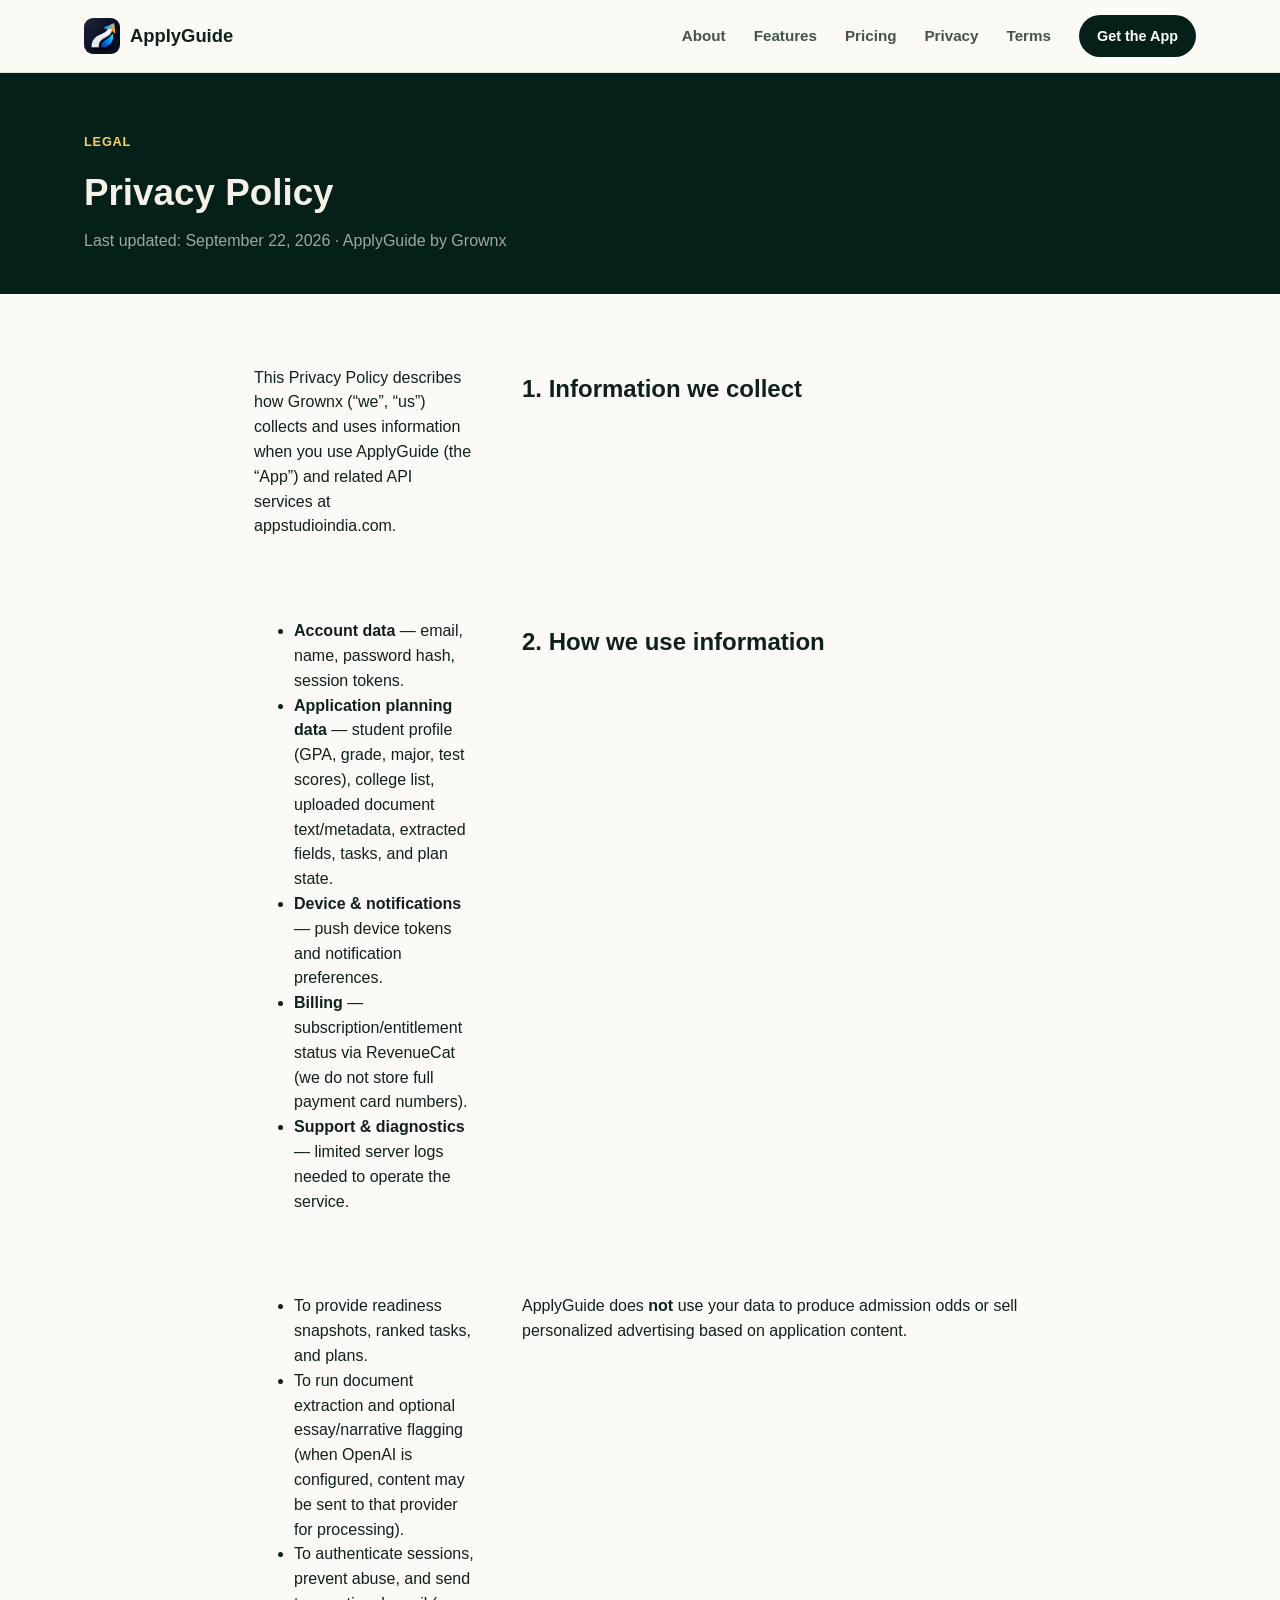
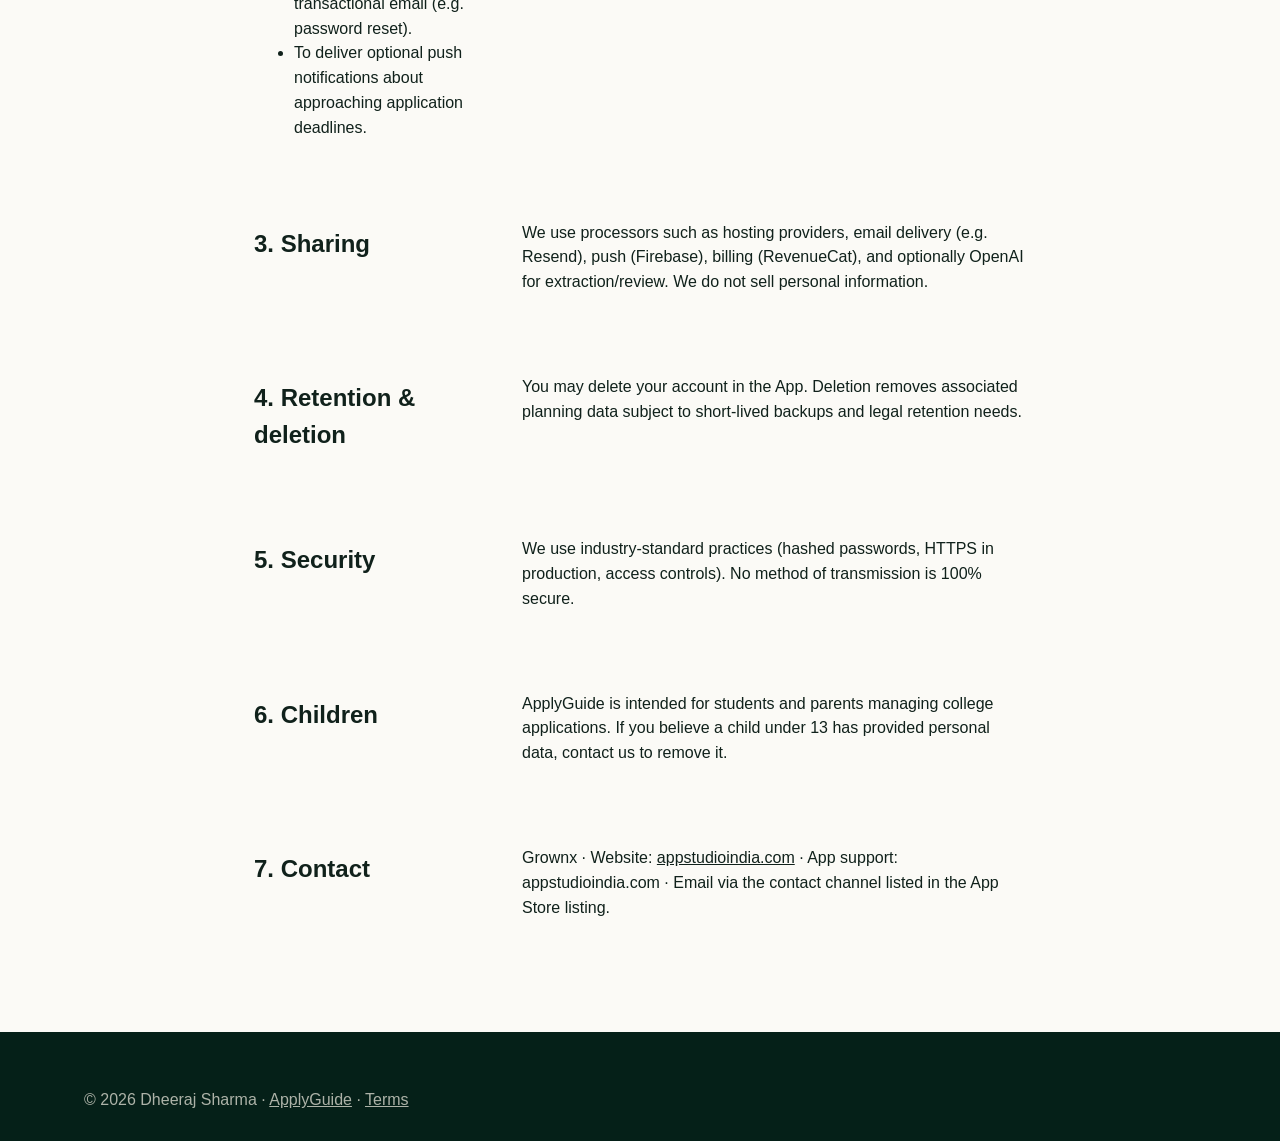
==== privacy.html @ 5f060223 "ApplyGuide public marketing + legal pages" ====
<!doctype html>
<html lang="en">
<head>
  <meta charset="utf-8" />
  <meta name="viewport" content="width=device-width, initial-scale=1" />
  <title>Privacy Policy — ApplyGuide</title>
  <meta name="description" content="ApplyGuide privacy policy: what data we collect, how it's used, and how it's protected. Grownx — appstudioindia.com." />
  <link rel="icon" href="app-icon.png" />
  <link rel="stylesheet" href="styles.css" />
</head>
<body>

  <header class="site-header">
    <div class="wrap">
      <a href="index.html" class="brand">
        <img src="app-icon.png" alt="ApplyGuide app icon" />
        ApplyGuide
      </a>
      <nav class="main-nav" id="main-nav">
        <a href="index.html#about">About</a>
        <a href="index.html#features">Features</a>
        <a href="index.html#pricing">Pricing</a>
        <a href="privacy.html">Privacy</a>
        <a href="terms.html">Terms</a>
        <a href="index.html#download" class="nav-cta">Get the App</a>
      </nav>
      <button class="nav-toggle" id="nav-toggle" aria-label="Toggle menu" aria-expanded="false">
        <span></span>
      </button>
    </div>
  </header>

  <section class="legal-hero">
    <div class="wrap">
      <span class="tag" style="font-size:.8rem;font-weight:800;letter-spacing:.06em;text-transform:uppercase;">Legal</span>
      <h1>Privacy Policy</h1>
      <p>Last updated: September 22, 2026 · ApplyGuide by Grownx</p>
    </div>
  </section>

  <section class="legal-body">
    <div class="wrap narrow">
      <p>This Privacy Policy describes how Grownx (“we”, “us”) collects and uses information when you use ApplyGuide (the “App”) and related API services at appstudioindia.com.</p>

      <h2>1. Information we collect</h2>
      <ul>
        <li><strong>Account data</strong> — email, name, password hash, session tokens.</li>
        <li><strong>Application planning data</strong> — student profile (GPA, grade, major, test scores), college list, uploaded document text/metadata, extracted fields, tasks, and plan state.</li>
        <li><strong>Device &amp; notifications</strong> — push device tokens and notification preferences.</li>
        <li><strong>Billing</strong> — subscription/entitlement status via RevenueCat (we do not store full payment card numbers).</li>
        <li><strong>Support &amp; diagnostics</strong> — limited server logs needed to operate the service.</li>
      </ul>

      <h2>2. How we use information</h2>
      <ul>
        <li>To provide readiness snapshots, ranked tasks, and plans.</li>
        <li>To run document extraction and optional essay/narrative flagging (when OpenAI is configured, content may be sent to that provider for processing).</li>
        <li>To authenticate sessions, prevent abuse, and send transactional email (e.g. password reset).</li>
        <li>To deliver optional push notifications about approaching application deadlines.</li>
      </ul>
      <p>ApplyGuide does <strong>not</strong> use your data to produce admission odds or sell personalized advertising based on application content.</p>

      <h2>3. Sharing</h2>
      <p>We use processors such as hosting providers, email delivery (e.g. Resend), push (Firebase), billing (RevenueCat), and optionally OpenAI for extraction/review. We do not sell personal information.</p>

      <h2>4. Retention &amp; deletion</h2>
      <p>You may delete your account in the App. Deletion removes associated planning data subject to short-lived backups and legal retention needs.</p>

      <h2>5. Security</h2>
      <p>We use industry-standard practices (hashed passwords, HTTPS in production, access controls). No method of transmission is 100% secure.</p>

      <h2>6. Children</h2>
      <p>ApplyGuide is intended for students and parents managing college applications. If you believe a child under 13 has provided personal data, contact us to remove it.</p>

      <h2>7. Contact</h2>
      <p>Grownx · Website: <a href="https://appstudioindia.com">appstudioindia.com</a> · App support: appstudioindia.com · Email via the contact channel listed in the App Store listing.</p>
    </div>
  </section>

  <footer class="site-footer">
    <div class="wrap">
      <span>© 2026 Dheeraj Sharma · <a href="index.html">ApplyGuide</a> · <a href="terms.html">Terms</a></span>
    </div>
  </footer>
</body>
</html>
---- styles.css ----
/* ApplyGuide marketing site — shared styles (Grownx) */

:root {
  --forest-900: #052018;
  --forest-800: #08301f;
  --forest-700: #0b3d2e;
  --forest-600: #12513c;
  --green-500: #16a34a;
  --green-400: #22c55e;
  --green-100: #d9f2e2;
  --gold-500: #e8a317;
  --gold-300: #f7ce68;
  --gold-100: #fdf3dc;
  --cream: #f5f1e6;
  --paper: #fbfaf6;
  --white: #ffffff;
  --ink: #10211b;
  --ink-2: #42544c;
  --ink-3: #7c8b84;
  --line: #e3e0d4;
  --line-2: #eeebe0;

  --radius-lg: 20px;
  --radius-md: 14px;
  --radius-sm: 10px;
  --shadow-card: 0 10px 30px rgba(5, 32, 24, 0.08);
  --max-width: 1160px;
}

* {
  box-sizing: border-box;
}

html {
  scroll-behavior: smooth;
}

body {
  margin: 0;
  font-family: -apple-system, BlinkMacSystemFont, "Segoe UI", Roboto, Helvetica, Arial, sans-serif;
  background: var(--paper);
  color: var(--ink);
  line-height: 1.55;
  -webkit-font-smoothing: antialiased;
}

img {
  max-width: 100%;
  display: block;
}

a {
  color: inherit;
}

.wrap {
  max-width: var(--max-width);
  margin: 0 auto;
  padding: 0 24px;
}

/* ---------- Header ---------- */

.site-header {
  position: sticky;
  top: 0;
  z-index: 50;
  background: rgba(251, 250, 246, 0.9);
  backdrop-filter: blur(8px);
  border-bottom: 1px solid var(--line);
}

.site-header .wrap {
  display: flex;
  align-items: center;
  justify-content: space-between;
  height: 72px;
}

.brand {
  display: flex;
  align-items: center;
  gap: 10px;
  font-weight: 800;
  font-size: 1.15rem;
  text-decoration: none;
  color: var(--ink);
}

.brand img {
  width: 36px;
  height: 36px;
  border-radius: 9px;
}

.main-nav {
  display: flex;
  align-items: center;
  gap: 28px;
}

.main-nav a {
  text-decoration: none;
  color: var(--ink-2);
  font-weight: 600;
  font-size: 0.95rem;
}

.main-nav a:hover {
  color: var(--green-500);
}

.nav-cta {
  background: var(--forest-900);
  color: var(--white) !important;
  padding: 10px 18px;
  border-radius: 999px;
  font-size: 0.9rem !important;
}

.nav-toggle {
  display: none;
  background: none;
  border: 1px solid var(--line);
  border-radius: 8px;
  padding: 8px 10px;
  cursor: pointer;
}

.nav-toggle span,
.nav-toggle span::before,
.nav-toggle span::after {
  display: block;
  width: 20px;
  height: 2px;
  background: var(--ink);
  position: relative;
  transition: 0.2s;
}

.nav-toggle span::before,
.nav-toggle span::after {
  content: "";
  position: absolute;
}

.nav-toggle span::before {
  top: -6px;
}

.nav-toggle span::after {
  top: 6px;
}

/* ---------- Buttons ---------- */

.btn {
  display: inline-flex;
  align-items: center;
  justify-content: center;
  gap: 8px;
  padding: 14px 26px;
  border-radius: 999px;
  font-weight: 700;
  font-size: 0.98rem;
  text-decoration: none;
  border: 1px solid transparent;
  cursor: pointer;
  transition: transform 0.15s ease, box-shadow 0.15s ease, background 0.15s ease;
}

.btn:hover {
  transform: translateY(-1px);
}

.btn-primary {
  background: var(--green-500);
  color: var(--white);
  box-shadow: 0 8px 20px rgba(22, 163, 74, 0.28);
}

.btn-primary:hover {
  background: var(--green-400);
}

.btn-ghost {
  background: transparent;
  color: var(--cream);
  border-color: rgba(245, 241, 230, 0.35);
}

.btn-ghost:hover {
  border-color: var(--gold-300);
  color: var(--gold-300);
}

.btn-light {
  background: var(--white);
  color: var(--forest-900);
}

.btn-row {
  display: flex;
  flex-wrap: wrap;
  gap: 14px;
}

/* ---------- Hero ---------- */

.hero {
  background: radial-gradient(120% 140% at 15% 0%, var(--forest-700) 0%, var(--forest-900) 55%, var(--forest-900) 100%);
  color: var(--cream);
  padding: 72px 0 96px;
}

.hero .wrap {
  display: grid;
  grid-template-columns: 1.05fr 0.95fr;
  gap: 56px;
  align-items: center;
}

.eyebrow {
  display: inline-flex;
  align-items: center;
  gap: 8px;
  background: rgba(247, 206, 104, 0.14);
  color: var(--gold-300);
  border: 1px solid rgba(247, 206, 104, 0.3);
  padding: 6px 14px;
  border-radius: 999px;
  font-size: 0.78rem;
  font-weight: 700;
  letter-spacing: 0.04em;
  text-transform: uppercase;
  margin-bottom: 20px;
}

.hero h1 {
  font-size: clamp(2.1rem, 4vw, 3.1rem);
  line-height: 1.12;
  margin: 0 0 18px;
  letter-spacing: -0.01em;
}

.hero h1 span {
  color: var(--green-400);
}

.hero p.lead {
  font-size: 1.08rem;
  color: rgba(245, 241, 230, 0.82);
  margin: 0 0 30px;
  max-width: 46ch;
}

.hero-stats {
  display: flex;
  gap: 28px;
  margin-top: 36px;
  flex-wrap: wrap;
}

.hero-stats div strong {
  display: block;
  font-size: 1.15rem;
  color: var(--white);
}

.hero-stats div span {
  font-size: 0.82rem;
  color: rgba(245, 241, 230, 0.65);
}

/* Reserve number mock card */

.reserve-card {
  background: rgba(255, 255, 255, 0.06);
  border: 1px solid rgba(255, 255, 255, 0.14);
  border-radius: var(--radius-lg);
  padding: 28px;
  backdrop-filter: blur(6px);
}

.reserve-card .rc-top {
  display: flex;
  align-items: center;
  justify-content: space-between;
  margin-bottom: 18px;
}

.rc-label {
  font-size: 0.8rem;
  text-transform: uppercase;
  letter-spacing: 0.06em;
  color: rgba(245, 241, 230, 0.6);
}

.rc-asof {
  font-size: 0.72rem;
  color: rgba(245, 241, 230, 0.45);
}

.rc-amount {
  font-size: clamp(2.4rem, 5vw, 3.2rem);
  font-weight: 800;
  color: var(--white);
  letter-spacing: -0.02em;
}

.rc-delta {
  display: inline-flex;
  align-items: center;
  gap: 6px;
  margin-top: 10px;
  color: var(--green-400);
  font-weight: 700;
  font-size: 0.95rem;
}

.rc-divider {
  height: 1px;
  background: rgba(255, 255, 255, 0.1);
  margin: 22px 0;
}

.rc-row {
  display: flex;
  align-items: center;
  justify-content: space-between;
  margin-bottom: 14px;
  font-size: 0.9rem;
}

.rc-row .rc-row-label {
  color: rgba(245, 241, 230, 0.7);
}

.progress-track {
  width: 100%;
  height: 8px;
  border-radius: 999px;
  background: rgba(255, 255, 255, 0.12);
  overflow: hidden;
  margin-top: 8px;
}

.progress-fill {
  height: 100%;
  border-radius: 999px;
  background: linear-gradient(90deg, var(--green-500), var(--green-400));
  width: 68%;
}

.confidence-badge {
  display: inline-flex;
  align-items: center;
  gap: 6px;
  background: rgba(232, 163, 23, 0.16);
  color: var(--gold-300);
  border: 1px solid rgba(232, 163, 23, 0.35);
  padding: 4px 10px;
  border-radius: 999px;
  font-size: 0.74rem;
  font-weight: 700;
}

/* ---------- Section shell ---------- */

section {
  padding: 88px 0;
}

.section-head {
  max-width: 640px;
  margin: 0 auto 48px;
  text-align: center;
}

.section-head .tag {
  display: inline-block;
  color: var(--green-500);
  font-weight: 800;
  font-size: 0.8rem;
  letter-spacing: 0.08em;
  text-transform: uppercase;
  margin-bottom: 12px;
}

.section-head h2 {
  font-size: clamp(1.7rem, 3vw, 2.3rem);
  margin: 0 0 14px;
  letter-spacing: -0.01em;
}

.section-head p {
  color: var(--ink-2);
  font-size: 1.02rem;
  margin: 0;
}

/* ---------- About ---------- */

.about {
  background: var(--white);
  border-top: 1px solid var(--line);
  border-bottom: 1px solid var(--line);
}

.about .wrap {
  display: grid;
  grid-template-columns: 1fr 1fr;
  gap: 56px;
  align-items: center;
}

.about h2 {
  font-size: clamp(1.6rem, 3vw, 2.1rem);
  margin: 0 0 18px;
  letter-spacing: -0.01em;
}

.about p {
  color: var(--ink-2);
  margin: 0 0 16px;
}

.about-points {
  list-style: none;
  padding: 0;
  margin: 24px 0 0;
  display: grid;
  gap: 14px;
}

.about-points li {
  display: flex;
  gap: 12px;
  align-items: flex-start;
  color: var(--ink-2);
  font-size: 0.96rem;
}

.check {
  flex: none;
  width: 22px;
  height: 22px;
  border-radius: 50%;
  background: var(--green-100);
  color: var(--green-500);
  display: inline-flex;
  align-items: center;
  justify-content: center;
  font-size: 0.75rem;
  font-weight: 900;
  margin-top: 1px;
}

.about-card {
  background: var(--cream);
  border: 1px solid var(--line);
  border-radius: var(--radius-lg);
  padding: 30px;
}

.about-card .stat-grid {
  display: grid;
  grid-template-columns: 1fr 1fr;
  gap: 20px;
}

.about-card .stat {
  background: var(--paper);
  border: 1px solid var(--line-2);
  border-radius: var(--radius-md);
  padding: 18px;
}

.about-card .stat strong {
  display: block;
  font-size: 1.4rem;
  color: var(--forest-900);
}

.about-card .stat span {
  font-size: 0.82rem;
  color: var(--ink-3);
}

/* ---------- Features ---------- */

.features {
  background: var(--paper);
}

.feature-grid {
  display: grid;
  grid-template-columns: repeat(3, 1fr);
  gap: 22px;
}

.feature-card {
  background: var(--white);
  border: 1px solid var(--line);
  border-radius: var(--radius-lg);
  padding: 26px;
  box-shadow: var(--shadow-card);
  transition: transform 0.15s ease, box-shadow 0.15s ease;
}

.feature-card:hover {
  transform: translateY(-3px);
  box-shadow: 0 16px 34px rgba(5, 32, 24, 0.1);
}

.feature-icon {
  width: 46px;
  height: 46px;
  border-radius: 12px;
  background: var(--forest-900);
  color: var(--gold-300);
  display: inline-flex;
  align-items: center;
  justify-content: center;
  margin-bottom: 16px;
}

.feature-icon svg {
  width: 22px;
  height: 22px;
}

.feature-card h3 {
  margin: 0 0 8px;
  font-size: 1.08rem;
}

.feature-card p {
  margin: 0;
  color: var(--ink-2);
  font-size: 0.93rem;
}

.feature-badge {
  display: inline-block;
  font-size: 0.68rem;
  font-weight: 800;
  letter-spacing: 0.05em;
  text-transform: uppercase;
  color: var(--green-500);
  background: var(--green-100);
  padding: 3px 9px;
  border-radius: 999px;
  margin-bottom: 12px;
}

.more-features {
  margin-top: 44px;
  display: grid;
  grid-template-columns: repeat(4, 1fr);
  gap: 16px;
}

.mini-feature {
  border: 1px dashed var(--line);
  border-radius: var(--radius-md);
  padding: 16px 18px;
  background: var(--white);
}

.mini-feature h4 {
  margin: 0 0 4px;
  font-size: 0.92rem;
}

.mini-feature p {
  margin: 0;
  font-size: 0.82rem;
  color: var(--ink-3);
}

/* ---------- How it works ---------- */

.how {
  background: var(--forest-900);
  color: var(--cream);
}

.how .section-head p {
  color: rgba(245, 241, 230, 0.72);
}

.how .section-head .tag {
  color: var(--gold-300);
}

.steps {
  display: grid;
  grid-template-columns: repeat(4, 1fr);
  gap: 22px;
}

.step {
  background: rgba(255, 255, 255, 0.05);
  border: 1px solid rgba(255, 255, 255, 0.1);
  border-radius: var(--radius-lg);
  padding: 24px;
}

.step .num {
  width: 34px;
  height: 34px;
  border-radius: 50%;
  background: var(--green-500);
  color: var(--white);
  display: inline-flex;
  align-items: center;
  justify-content: center;
  font-weight: 800;
  margin-bottom: 16px;
}

.step h3 {
  margin: 0 0 8px;
  font-size: 1rem;
}

.step p {
  margin: 0;
  font-size: 0.88rem;
  color: rgba(245, 241, 230, 0.68);
}

/* ---------- Pricing ---------- */

.pricing {
  background: var(--paper);
}

.price-grid {
  display: grid;
  grid-template-columns: repeat(3, 1fr);
  gap: 22px;
  align-items: stretch;
}

.price-card {
  background: var(--white);
  border: 1px solid var(--line);
  border-radius: var(--radius-lg);
  padding: 28px;
  display: flex;
  flex-direction: column;
  box-shadow: var(--shadow-card);
}

.price-card.featured {
  border-color: var(--green-500);
  box-shadow: 0 16px 36px rgba(22, 163, 74, 0.18);
  position: relative;
}

.price-card .ribbon {
  position: absolute;
  top: -12px;
  right: 24px;
  background: var(--gold-500);
  color: var(--forest-900);
  font-size: 0.7rem;
  font-weight: 800;
  padding: 5px 12px;
  border-radius: 999px;
  letter-spacing: 0.03em;
}

.price-card h3 {
  margin: 0 0 6px;
  font-size: 1.05rem;
}

.price-card .amount {
  font-size: 2.1rem;
  font-weight: 800;
  color: var(--forest-900);
  margin: 10px 0 2px;
}

.price-card .amount small {
  font-size: 0.95rem;
  font-weight: 600;
  color: var(--ink-3);
}

.price-card .sub {
  font-size: 0.82rem;
  color: var(--ink-3);
  margin-bottom: 18px;
}

.price-card ul {
  list-style: none;
  padding: 0;
  margin: 0 0 22px;
  display: grid;
  gap: 10px;
  flex: 1;
}

.price-card li {
  display: flex;
  gap: 10px;
  align-items: flex-start;
  font-size: 0.88rem;
  color: var(--ink-2);
}

.price-note {
  text-align: center;
  color: var(--ink-3);
  font-size: 0.84rem;
  margin-top: 28px;
}

/* ---------- Download ---------- */

.download {
  background: linear-gradient(135deg, var(--forest-800), var(--forest-900));
  color: var(--cream);
  text-align: center;
}

.download .wrap {
  max-width: 720px;
}

.download h2 {
  font-size: clamp(1.7rem, 3vw, 2.3rem);
  margin: 18px 0 12px;
}

.download p {
  color: rgba(245, 241, 230, 0.75);
  margin: 0 0 30px;
}

.store-badges {
  display: flex;
  justify-content: center;
  gap: 16px;
  flex-wrap: wrap;
  margin-bottom: 18px;
}

.store-badge {
  display: inline-flex;
  align-items: center;
  gap: 10px;
  background: #000;
  color: #fff;
  border: 1px solid rgba(255, 255, 255, 0.2);
  border-radius: 12px;
  padding: 10px 18px;
  text-decoration: none;
  min-width: 190px;
  transition: transform 0.15s ease, border-color 0.15s ease;
}

.store-badge:hover {
  transform: translateY(-2px);
  border-color: var(--gold-300);
}

.store-badge svg {
  width: 26px;
  height: 26px;
  flex: none;
}

.store-badge .store-text {
  text-align: left;
  line-height: 1.15;
}

.store-badge .store-text small {
  display: block;
  font-size: 0.66rem;
  opacity: 0.75;
}

.store-badge .store-text strong {
  font-size: 0.98rem;
  font-weight: 700;
}

.download-note {
  font-size: 0.8rem;
  color: rgba(245, 241, 230, 0.55);
}

/* ---------- Footer ---------- */

.site-footer {
  background: var(--forest-900);
  color: rgba(245, 241, 230, 0.7);
  padding: 56px 0 28px;
}

.footer-grid {
  display: grid;
  grid-template-columns: 1.4fr 1fr 1fr 1fr;
  gap: 40px;
  padding-bottom: 36px;
  border-bottom: 1px solid rgba(255, 255, 255, 0.1);
}

.footer-brand .brand {
  color: var(--white);
  margin-bottom: 14px;
}

.footer-grid p {
  font-size: 0.88rem;
  max-width: 34ch;
  color: rgba(245, 241, 230, 0.6);
}

.footer-col h4 {
  color: var(--white);
  font-size: 0.85rem;
  text-transform: uppercase;
  letter-spacing: 0.05em;
  margin: 0 0 16px;
}

.footer-col ul {
  list-style: none;
  padding: 0;
  margin: 0;
  display: grid;
  gap: 10px;
}

.footer-col a {
  text-decoration: none;
  color: rgba(245, 241, 230, 0.68);
  font-size: 0.9rem;
}

.footer-col a:hover {
  color: var(--gold-300);
}

.footer-bottom {
  display: flex;
  justify-content: space-between;
  align-items: center;
  padding-top: 24px;
  font-size: 0.8rem;
  color: rgba(245, 241, 230, 0.45);
  flex-wrap: wrap;
  gap: 12px;
}

/* ---------- Legal pages ---------- */

.legal-hero {
  background: var(--forest-900);
  color: var(--cream);
  padding: 56px 0 40px;
}

.legal-hero .tag {
  color: var(--gold-300);
}

.legal-hero h1 {
  margin: 10px 0 8px;
  font-size: clamp(1.7rem, 3vw, 2.3rem);
}

.legal-hero p {
  color: rgba(245, 241, 230, 0.65);
  margin: 0;
}

.legal-body {
  padding: 56px 0 96px;
}

.legal-body .wrap {
  max-width: 820px;
  display: grid;
  grid-template-columns: 220px 1fr;
  gap: 48px;
  align-items: start;
}

.legal-toc {
  position: sticky;
  top: 96px;
  border-left: 2px solid var(--line);
  padding-left: 16px;
}

.legal-toc a {
  display: block;
  text-decoration: none;
  color: var(--ink-3);
  font-size: 0.86rem;
  padding: 6px 0;
}

.legal-toc a:hover {
  color: var(--green-500);
}

.legal-content h2 {
  font-size: 1.2rem;
  margin: 40px 0 12px;
  scroll-margin-top: 96px;
}

.legal-content h2:first-child {
  margin-top: 0;
}

.legal-content p,
.legal-content li {
  color: var(--ink-2);
  font-size: 0.95rem;
}

.legal-content ul {
  padding-left: 20px;
}

.legal-content a.inline-link {
  color: var(--green-500);
  font-weight: 600;
  text-decoration: underline;
}

.legal-note {
  background: var(--gold-100);
  border: 1px solid var(--gold-300);
  border-radius: var(--radius-md);
  padding: 16px 18px;
  font-size: 0.88rem;
  color: var(--ink);
  margin: 20px 0;
}

/* ---------- Responsive ---------- */

@media (max-width: 980px) {
  .hero .wrap {
    grid-template-columns: 1fr;
  }

  .about .wrap {
    grid-template-columns: 1fr;
  }

  .feature-grid {
    grid-template-columns: repeat(2, 1fr);
  }

  .more-features {
    grid-template-columns: repeat(2, 1fr);
  }

  .steps {
    grid-template-columns: repeat(2, 1fr);
  }

  .price-grid {
    grid-template-columns: 1fr;
    max-width: 420px;
    margin: 0 auto;
  }

  .footer-grid {
    grid-template-columns: 1fr 1fr;
  }

  .legal-body .wrap {
    grid-template-columns: 1fr;
  }

  .legal-toc {
    position: static;
    border-left: none;
    border-bottom: 1px solid var(--line);
    padding-left: 0;
    padding-bottom: 16px;
    display: flex;
    flex-wrap: wrap;
    gap: 4px 18px;
  }
}

@media (max-width: 760px) {
  .main-nav {
    position: fixed;
    top: 72px;
    left: 0;
    right: 0;
    background: var(--paper);
    border-bottom: 1px solid var(--line);
    flex-direction: column;
    align-items: flex-start;
    padding: 18px 24px 26px;
    gap: 16px;
    display: none;
  }

  .main-nav.open {
    display: flex;
  }

  .nav-toggle {
    display: inline-flex;
  }

  .nav-cta {
    align-self: flex-start;
  }

  .feature-grid {
    grid-template-columns: 1fr;
  }

  .more-features {
    grid-template-columns: 1fr;
  }

  .steps {
    grid-template-columns: 1fr;
  }

  .footer-grid {
    grid-template-columns: 1fr;
    gap: 28px;
  }

  section {
    padding: 64px 0;
  }
}
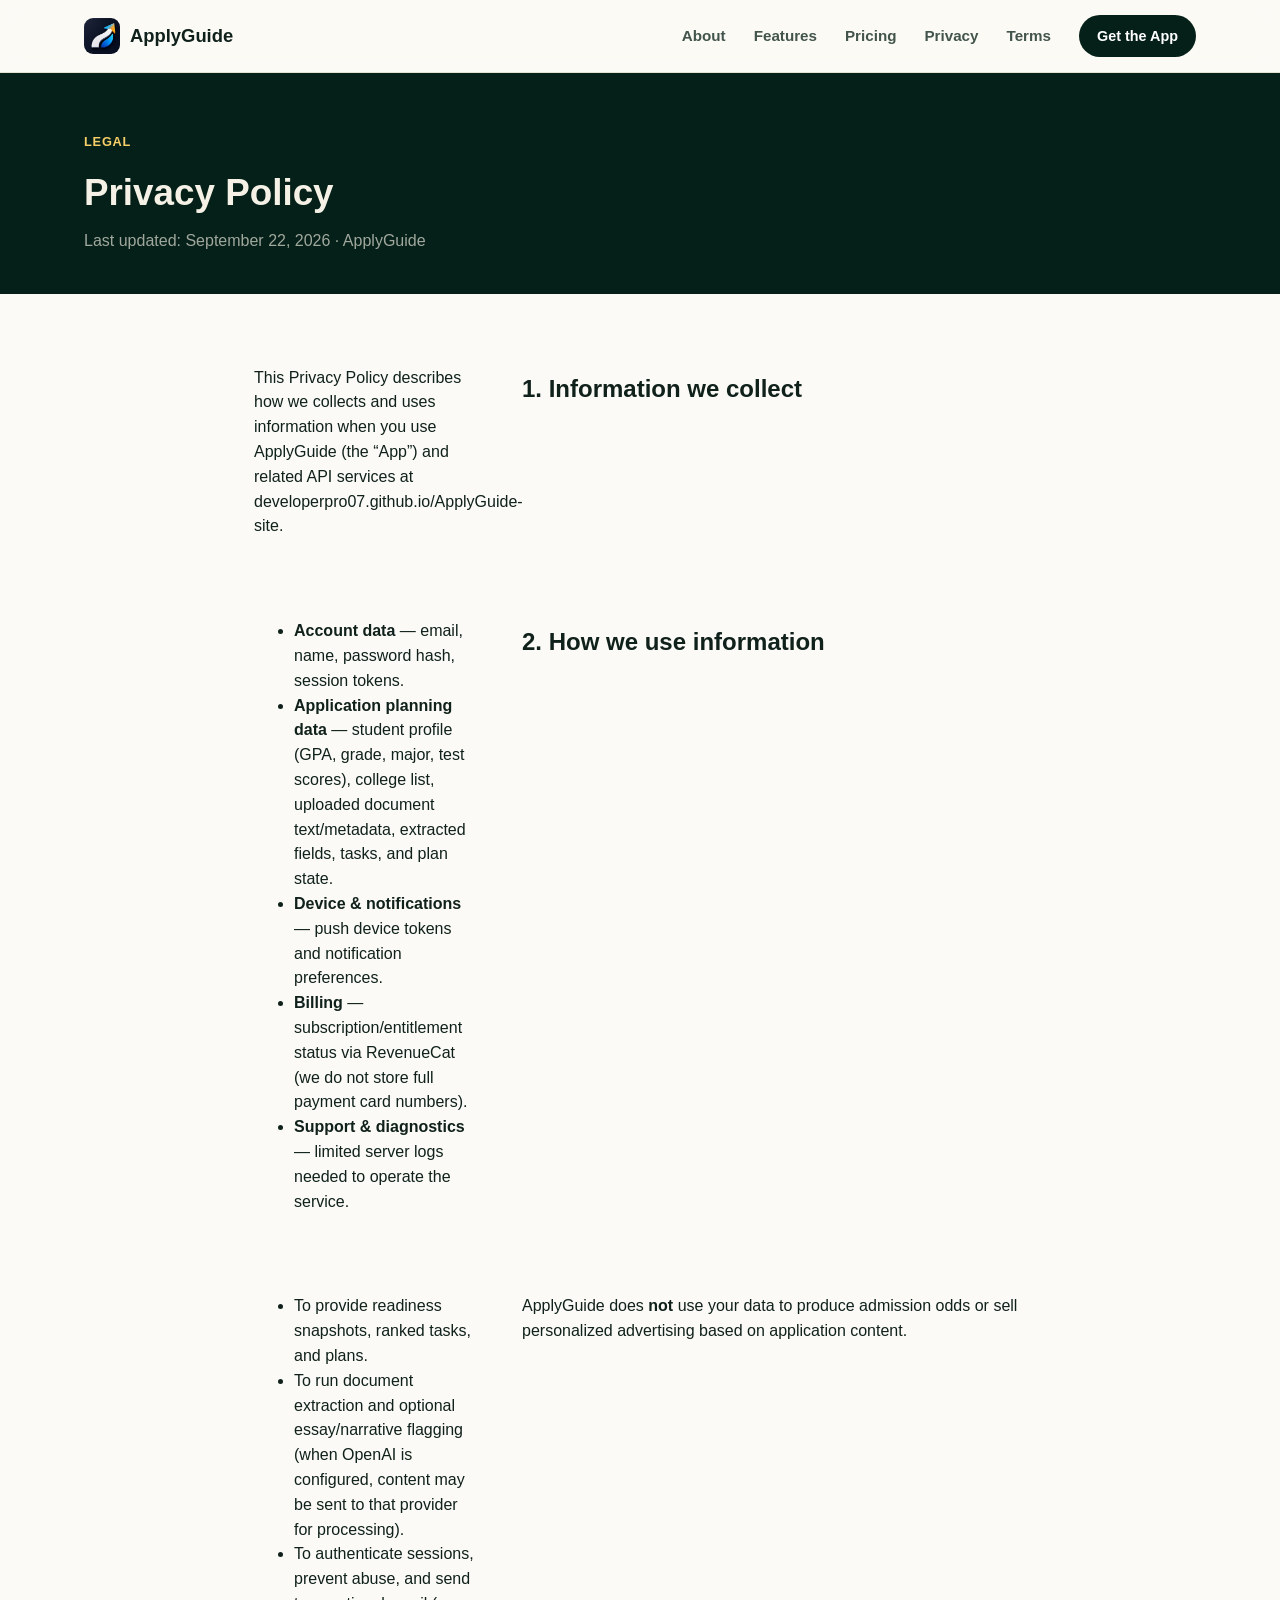
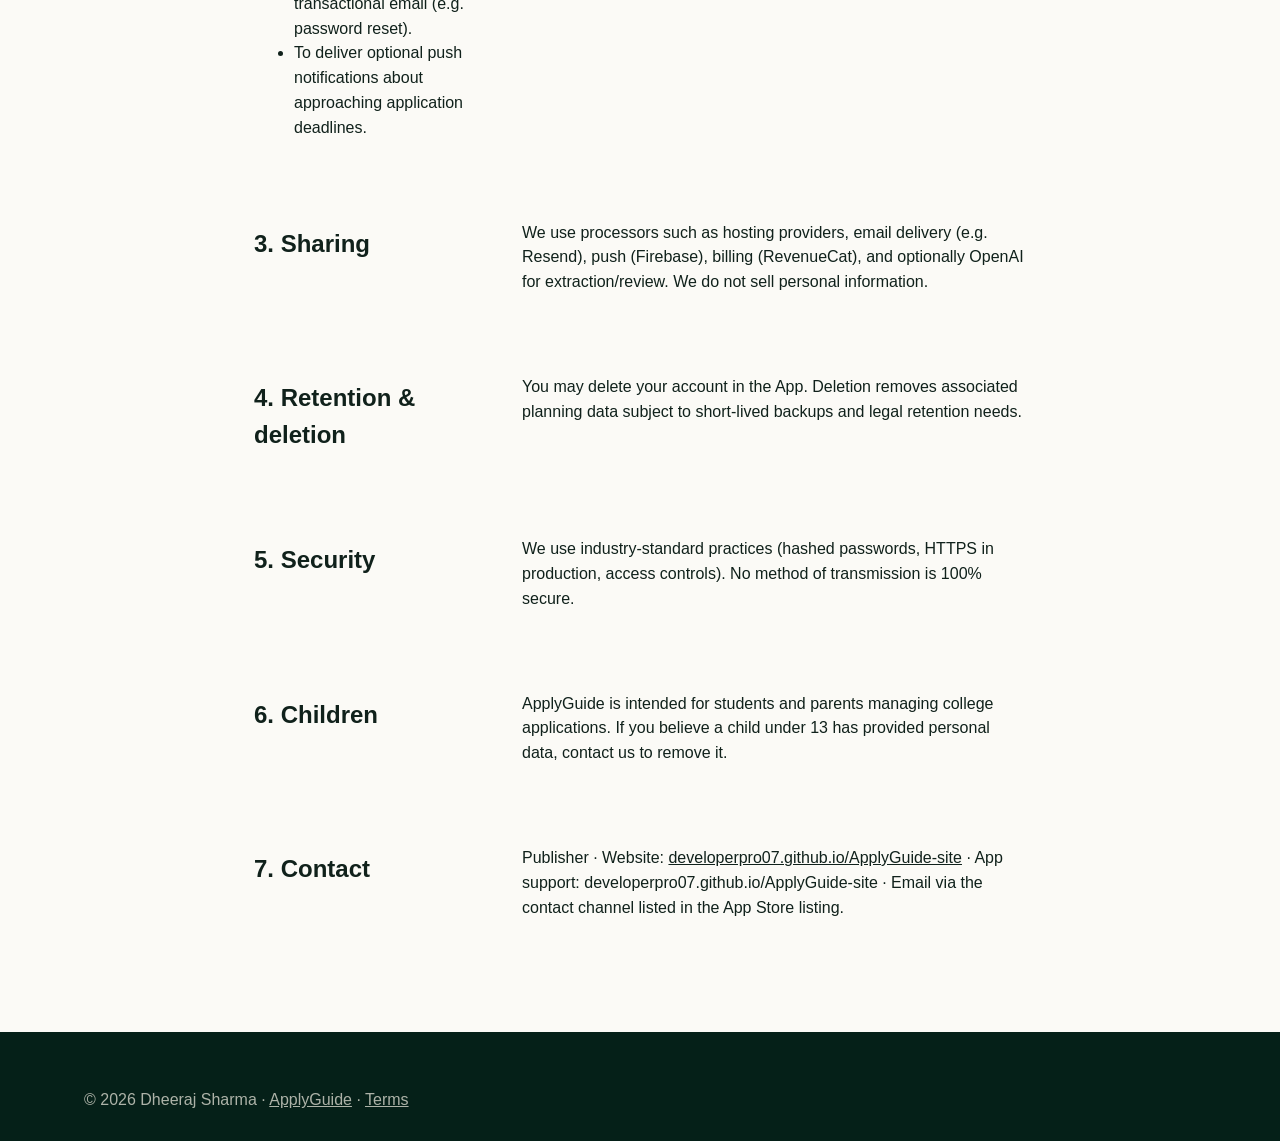
==== commit 21f7ed6f: "Replace foreign Grownx branding with ApplyGuide publisher identity. Co-authored-by: Cursor <cursorag" ====
--- a/privacy.html
+++ b/privacy.html
@@ -4,7 +4,7 @@
   <meta charset="utf-8" />
   <meta name="viewport" content="width=device-width, initial-scale=1" />
   <title>Privacy Policy — ApplyGuide</title>
-  <meta name="description" content="ApplyGuide privacy policy: what data we collect, how it's used, and how it's protected. Grownx — appstudioindia.com." />
+  <meta name="description" content="ApplyGuide privacy policy: what data we collect, how it's used, and how it's protected. Dheeraj Sharma — developerpro07.github.io/ApplyGuide-site." />
   <link rel="icon" href="app-icon.png" />
   <link rel="stylesheet" href="styles.css" />
 </head>
@@ -34,13 +34,13 @@
     <div class="wrap">
       <span class="tag" style="font-size:.8rem;font-weight:800;letter-spacing:.06em;text-transform:uppercase;">Legal</span>
       <h1>Privacy Policy</h1>
-      <p>Last updated: September 22, 2026 · ApplyGuide by Grownx</p>
+      <p>Last updated: September 22, 2026 · ApplyGuide</p>
     </div>
   </section>
 
   <section class="legal-body">
     <div class="wrap narrow">
-      <p>This Privacy Policy describes how Grownx (“we”, “us”) collects and uses information when you use ApplyGuide (the “App”) and related API services at appstudioindia.com.</p>
+      <p>This Privacy Policy describes how we collects and uses information when you use ApplyGuide (the “App”) and related API services at developerpro07.github.io/ApplyGuide-site.</p>
 
       <h2>1. Information we collect</h2>
       <ul>
@@ -73,7 +73,7 @@
       <p>ApplyGuide is intended for students and parents managing college applications. If you believe a child under 13 has provided personal data, contact us to remove it.</p>
 
       <h2>7. Contact</h2>
-      <p>Grownx · Website: <a href="https://appstudioindia.com">appstudioindia.com</a> · App support: appstudioindia.com · Email via the contact channel listed in the App Store listing.</p>
+      <p>Publisher · Website: <a href="https://developerpro07.github.io/ApplyGuide-site/">developerpro07.github.io/ApplyGuide-site</a> · App support: developerpro07.github.io/ApplyGuide-site · Email via the contact channel listed in the App Store listing.</p>
     </div>
   </section>
 
